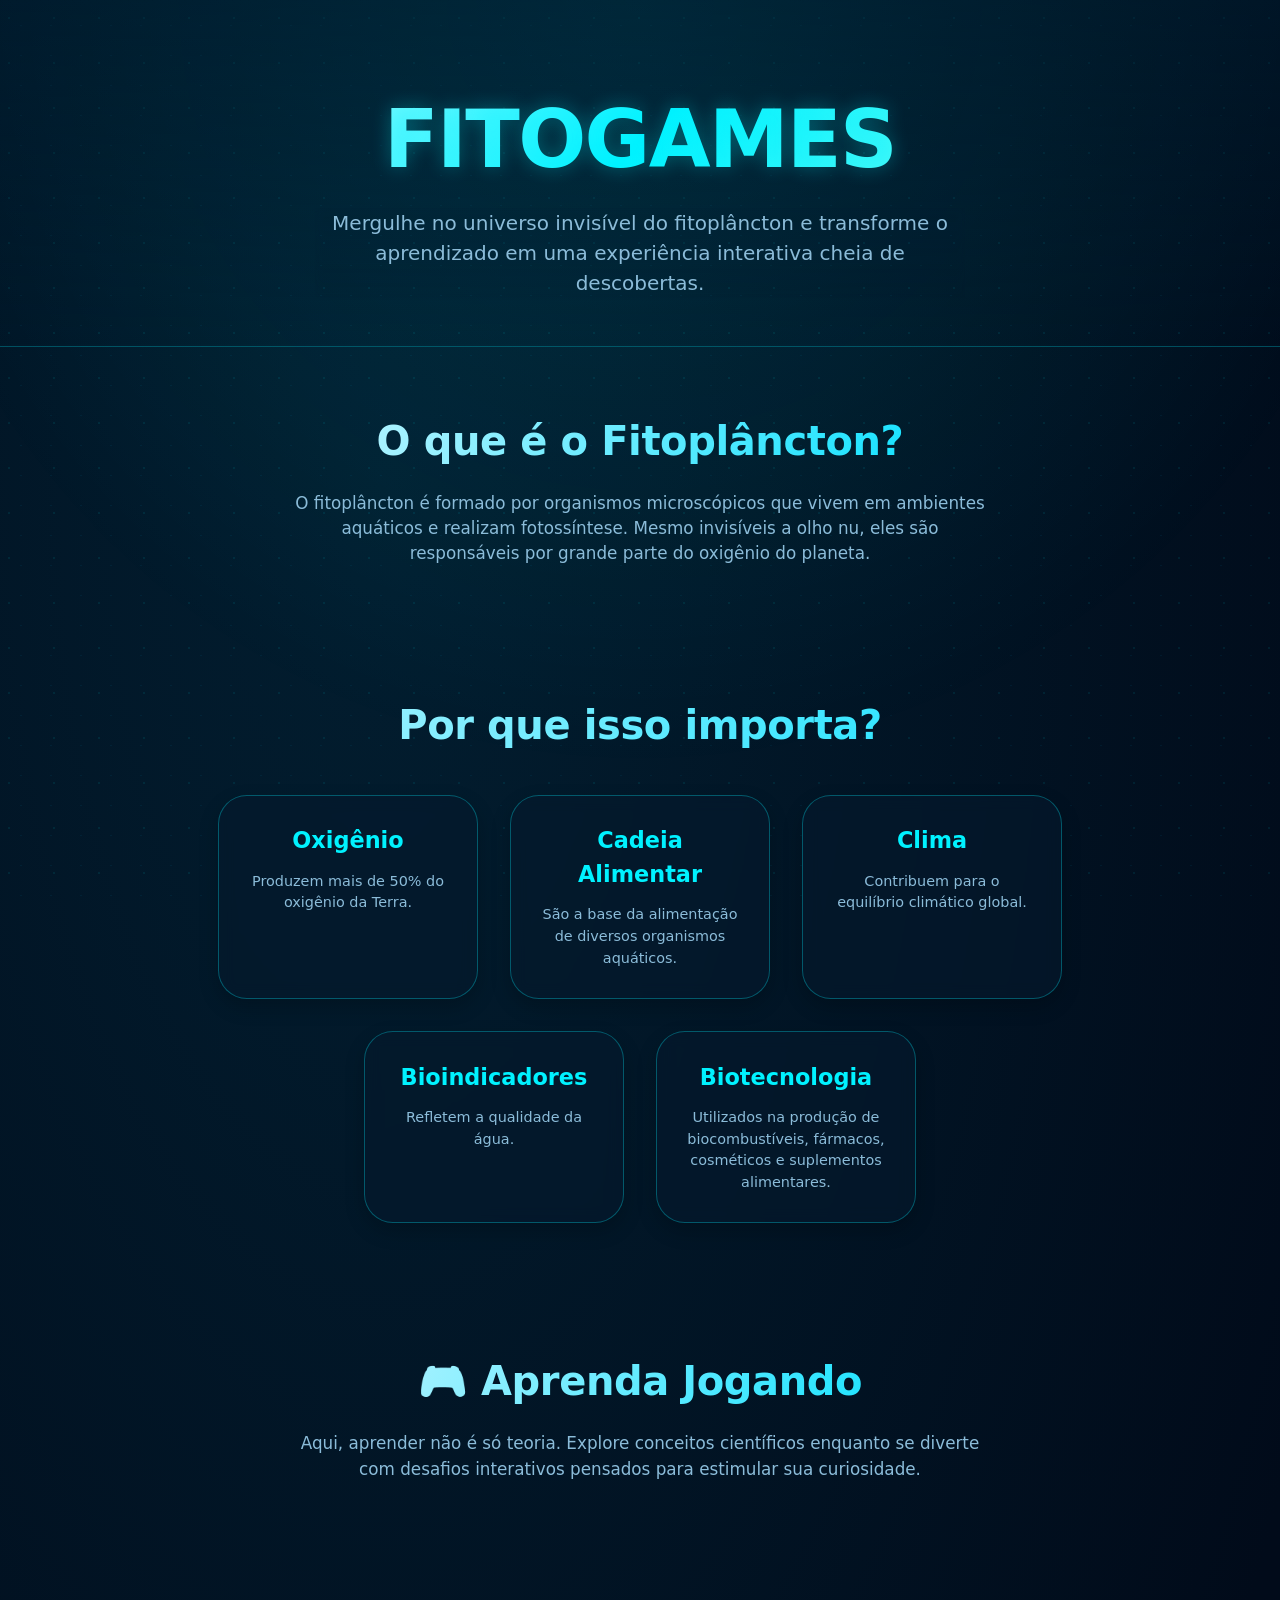
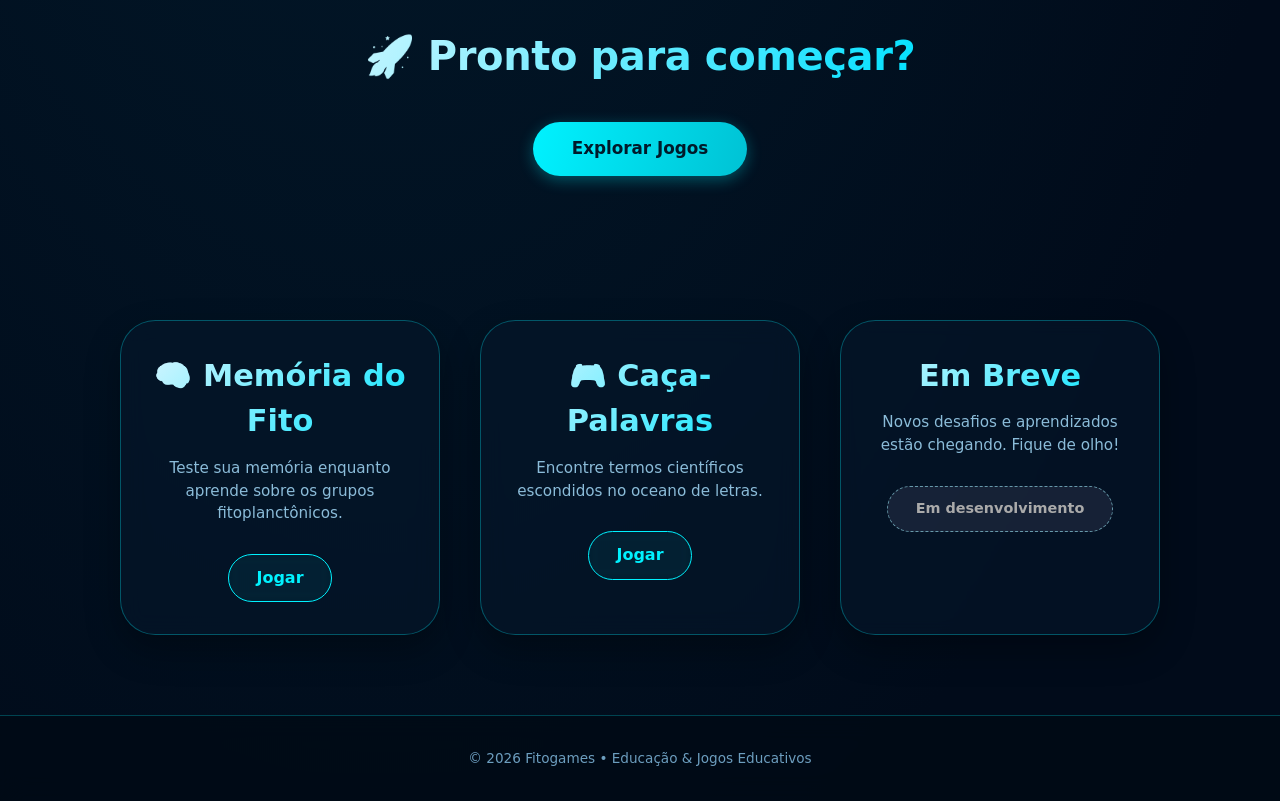
==== index.html @ 0f5fdcbe "Add files via upload" ====
<!DOCTYPE html>
<html lang="pt-BR">
<head>
  <meta charset="UTF-8">
  <meta name="viewport" content="width=device-width, initial-scale=1.0">
  <title>Fitogames</title>
  <link rel="stylesheet" href="style.css">
</head>
<body>

  <!-- HERO -->
  <header id="top">
    <h1>FITOGAMES</h1>
    <p>
      Mergulhe no universo invisível do fitoplâncton e transforme o aprendizado
      em uma experiência interativa cheia de descobertas.
    </p>
  </header>

  <!-- O QUE É -->
  <section class="info">
    <h2>O que é o Fitoplâncton?</h2>
    <p>
      O fitoplâncton é formado por organismos microscópicos que vivem em ambientes aquáticos
      e realizam fotossíntese. Mesmo invisíveis a olho nu, eles são responsáveis por grande parte
      do oxigênio do planeta.
    </p>
  </section>

  <!-- IMPORTÂNCIA -->
  <section class="importance">
    <h2>Por que isso importa?</h2>

    <div class="importance-grid">
      <div class="importance-card">
        <h3>Oxigênio</h3>
        <p>Produzem mais de 50% do oxigênio da Terra.</p>
      </div>

      <div class="importance-card">
        <h3>Cadeia Alimentar</h3>
        <p>São a base da alimentação de diversos organismos aquáticos.</p>
      </div>

      <div class="importance-card">
        <h3>Clima</h3>
        <p>Contribuem para o equilíbrio climático global.</p>
      </div>

      <div class="importance-card">
        <h3>Bioindicadores</h3>
        <p>Refletem a qualidade da água.</p>
      </div>

      <div class="importance-card">
        <h3>Biotecnologia</h3>
        <p>Utilizados na produção de biocombustíveis, fármacos, cosméticos e suplementos alimentares.</p>
      </div>

    </div>
  </section>

  <!-- APRENDIZADO -->
  <section class="learning">
    <h2>🎮 Aprenda Jogando</h2>
    <p>
      Aqui, aprender não é só teoria. Explore conceitos científicos enquanto se diverte
      com desafios interativos pensados para estimular sua curiosidade.
    </p>
  </section>

  <!-- CTA -->
  <section class="cta">
    <h2>🚀 Pronto para começar?</h2>
    <a href="#games">Explorar Jogos</a>
  </section>

  <!-- JOGOS -->
  <main class="games" id="games">

    <div class="card">
      <h2>🧠 Memória do Fito</h2>
      <p>Teste sua memória enquanto aprende sobre os grupos fitoplanctônicos.</p>
      <a href="./jogo-memoria/index.html">Jogar</a>
    </div>

    <div class="card">
      <h2>🎮 Caça-Palavras</h2>
      <p>Encontre termos científicos escondidos no oceano de letras.</p>
      <a href="./caca-palavras/index.html">Jogar</a>
    </div>

    <div class="card card-soon">
    <h2>Em Breve</h2>
    <p>Novos desafios e aprendizados estão chegando. Fique de olho!</p>
    <span class="soon-badge">Em desenvolvimento</span>
  </div>

  </main>

  <footer>
    <p>© 2026 Fitogames • Educação & Jogos Educativos</p>
  </footer>

  <script src="script.js"></script>
</body>
</html>
---- style.css ----
/* ===== RESET + CONFIGURAÇÕES GLOBAIS ===== */
* {
  margin: 0;
  padding: 0;
  box-sizing: border-box;
}

html {
  scroll-behavior: smooth;
}

/* ===== VARIÁVEIS (EXPANDIDAS) ===== */
:root {
  --deep-blue: #010b1a;
  --abyss: #001427;
  --glow-cyan: #00f2ff;
  --glow-teal: #00c2d4;
  --glow-purple: #6e00ff;
  --text-light: #e6f7ff;
  --text-muted: #8bbcd9;
  --card-bg: rgba(6, 25, 45, 0.55);
  --card-border: rgba(0, 242, 255, 0.3);
  --shadow-glow: 0 0 25px rgba(0, 242, 255, 0.25);
  --shadow-strong: 0 20px 35px -12px rgba(0,0,0,0.5);
  --transition-smooth: all 0.4s cubic-bezier(0.2, 0.9, 0.4, 1.1);
}

/* ===== BODY COM FUNDO DINÂMICO ===== */
body {
  font-family: 'Inter', system-ui, -apple-system, 'Segoe UI', Roboto, sans-serif;
  background: radial-gradient(ellipse at 30% 20%, #021e30, var(--deep-blue) 80%);
  color: var(--text-light);
  display: flex;
  flex-direction: column;
  min-height: 100vh;
  line-height: 1.5;
  position: relative;
  overflow-x: hidden;
}

/* Partículas flutuantes (sensação oceânica) */
body::before {
  content: "";
  position: fixed;
  top: 0;
  left: 0;
  width: 100%;
  height: 100%;
  background-image: 
    radial-gradient(circle at 20% 40%, rgba(0,242,255,0.08) 1.5px, transparent 1.5px),
    radial-gradient(circle at 70% 85%, rgba(0,200,255,0.06) 1px, transparent 1px);
  background-size: 45px 45px, 30px 30px;
  pointer-events: none;
  z-index: 0;
}

/* Camada de brilho superior */
body::after {
  content: "";
  position: fixed;
  top: 0;
  left: 0;
  width: 100%;
  height: 100%;
  background: radial-gradient(circle at 50% 0%, rgba(0,242,255,0.1), transparent 70%);
  pointer-events: none;
  z-index: 0;
}

/* Conteúdo acima do fundo */
header, section, .games, footer {
  position: relative;
  z-index: 2;
}

/* ===== TIPOGRAFIA REFINADA ===== */
header h1 {
  font-size: clamp(2.5rem, 8vw, 5rem);
  font-weight: 800;
  background: linear-gradient(135deg, #ffffff, var(--glow-cyan), #9efff0);
  background-clip: text;
  -webkit-background-clip: text;
  color: transparent;
  letter-spacing: -0.02em;
  text-shadow: 0 0 20px rgba(0,242,255,0.3);
  margin-bottom: 0.5rem;
}

header p {
  font-size: clamp(1rem, 4vw, 1.25rem);
  color: var(--text-muted);
  max-width: 650px;
  margin: 0 auto;
  backdrop-filter: blur(4px);
}

/* ===== HEADER COM EFEITO DE BRILHO ===== */
header {
  text-align: center;
  padding: 5rem 1.5rem 3rem;
  border-bottom: 1px solid rgba(0, 242, 255, 0.25);
  background: linear-gradient(180deg, rgba(0,30,50,0.4) 0%, rgba(1,11,26,0) 100%);
}

/* ===== SEÇÕES GERAIS ===== */
section {
  text-align: center;
  padding: 4rem 1.5rem;
  max-width: 1100px;
  margin: 0 auto;
}

section h2 {
  font-size: clamp(1.8rem, 5vw, 2.5rem);
  margin-bottom: 1.25rem;
  background: linear-gradient(120deg, #c4f5ff, #00e0ff);
  background-clip: text;
  -webkit-background-clip: text;
  color: transparent;
  font-weight: 600;
  letter-spacing: -0.01em;
}

section p {
  color: var(--text-muted);
  max-width: 700px;
  margin-left: auto;
  margin-right: auto;
  font-size: 1.05rem;
}

/* ===== IMPORTANCE GRID (CARDS INFORMATIVOS) ===== */
.importance-grid {
  display: flex;
  gap: 2rem;
  flex-wrap: wrap;
  justify-content: center;
  margin-top: 2.5rem;
}

.importance-card {
  background: rgba(6, 25, 45, 0.6);
  backdrop-filter: blur(8px);
  padding: 1.8rem;
  border-radius: 1.8rem;
  border: 1px solid var(--card-border);
  max-width: 260px;
  transition: var(--transition-smooth);
  box-shadow: 0 8px 20px rgba(0,0,0,0.2);
  position: relative;
  overflow: hidden;
}

/* Efeito de brilho na borda ao hover */
.importance-card::before {
  content: '';
  position: absolute;
  inset: 0;
  border-radius: 1.8rem;
  padding: 2px;
  background: linear-gradient(135deg, rgba(0,242,255,0), rgba(0,242,255,0.5), rgba(0,242,255,0));
  mask: linear-gradient(#fff 0 0) content-box, linear-gradient(#fff 0 0);
  -webkit-mask: linear-gradient(#fff 0 0) content-box, linear-gradient(#fff 0 0);
  -webkit-mask-composite: xor;
  mask-composite: exclude;
  opacity: 0;
  transition: opacity 0.4s;
  pointer-events: none;
}

.importance-card:hover::before {
  opacity: 1;
}

.importance-card:hover {
  transform: translateY(-8px) scale(1.02);
  box-shadow: var(--shadow-glow), 0 15px 30px -10px black;
  border-color: rgba(0,242,255,0.6);
}

.importance-card h3 {
  margin-bottom: 0.8rem;
  color: var(--glow-cyan);
  font-size: 1.4rem;
}

.importance-card p {
  font-size: 0.9rem;
  margin: 0;
}

/* ===== CTA BOTÃO (CHAMADA PARA AÇÃO) ===== */
.cta {
  margin: 1rem auto 2rem;
}

.cta a {
  display: inline-flex;
  align-items: center;
  gap: 0.6rem;
  margin-top: 1rem;
  padding: 0.9rem 2.4rem;
  border-radius: 3rem;
  background: linear-gradient(105deg, var(--glow-cyan), var(--glow-teal));
  color: #001a2a;
  font-weight: 700;
  text-decoration: none;
  font-size: 1.05rem;
  transition: var(--transition-smooth);
  box-shadow: 0 4px 15px rgba(0,242,255,0.3);
  border: none;
  /* CORREÇÃO: garante que o botão seja clicável */
  pointer-events: auto !important;
  position: relative;
  z-index: 15;
}

.cta a:hover {
  transform: scale(1.03) translateY(-3px);
  box-shadow: 0 10px 25px rgba(0,242,255,0.5);
  background: linear-gradient(105deg, #00ffff, #00e5f0);
  letter-spacing: 0.3px;
}

/* ===== GAMES CARDS (ESTILO PRINCIPAL) ===== */
.games {
  display: flex;
  justify-content: center;
  gap: 2.5rem;
  padding: 3rem 1.5rem 5rem;
  flex-wrap: wrap;
  max-width: 1200px;
  margin: 0 auto;
}

.card {
  background: var(--card-bg);
  backdrop-filter: blur(12px);
  padding: 2rem 1.8rem;
  border-radius: 2.2rem;
  border: 1px solid var(--card-border);
  text-align: center;
  max-width: 320px;
  transition: var(--transition-smooth);
  box-shadow: 0 15px 35px rgba(0, 0, 0, 0.3);
  position: relative;
  overflow: hidden;
  flex: 1;
}

/* Brilho animado ao redor do card no hover */
.card::after {
  content: '';
  position: absolute;
  inset: 0;
  border-radius: 2.2rem;
  padding: 2px;
  background: linear-gradient(125deg, rgba(0,242,255,0.2), rgba(0,242,255,0.6), rgba(0,242,255,0.2));
  mask: linear-gradient(#fff 0 0) content-box, linear-gradient(#fff 0 0);
  -webkit-mask: linear-gradient(#fff 0 0) content-box, linear-gradient(#fff 0 0);
  -webkit-mask-composite: xor;
  mask-composite: exclude;
  opacity: 0;
  transition: opacity 0.45s;
  pointer-events: none; /* já está ok */
}

.card:hover::after {
  opacity: 1;
}

.card:hover {
  transform: translateY(-12px) scale(1.02);
  box-shadow: var(--shadow-glow), var(--shadow-strong);
  border-color: rgba(0,242,255,0.7);
}

.card h2 {
  font-size: 1.9rem;
  margin-bottom: 0.8rem;
  background: linear-gradient(135deg, #d4f5ff, #00e5ff);
  background-clip: text;
  -webkit-background-clip: text;
  color: transparent;
}

.card p {
  color: var(--text-muted);
  margin-bottom: 1.8rem;
  font-size: 0.95rem;
}

/* CORREÇÃO PRINCIPAL: botões dos cards */
.card a {
  display: inline-flex;
  align-items: center;
  gap: 0.5rem;
  padding: 0.7rem 1.7rem;
  border-radius: 2.5rem;
  border: 1.5px solid var(--glow-cyan);
  background: rgba(0, 242, 255, 0.05);
  color: var(--glow-cyan);
  text-decoration: none;
  font-weight: 600;
  transition: var(--transition-smooth);
  backdrop-filter: blur(4px);
  /* CORREÇÃO: força a clicabilidade */
  pointer-events: auto !important;
  position: relative;
  z-index: 20;
}

.card a:hover {
  background: var(--glow-cyan);
  color: #001427;
  box-shadow: 0 0 18px var(--glow-cyan);
  border-color: white;
  transform: scale(1.02);
}

/* ===== FOOTER ELEVADO ===== */
footer {
  text-align: center;
  padding: 2rem 1rem;
  background: rgba(0, 10, 20, 0.7);
  backdrop-filter: blur(12px);
  border-top: 1px solid rgba(0, 242, 255, 0.25);
  font-size: 0.85rem;
  color: #6c9ebf;
  margin-top: auto;
}

@media (max-width: 780px) {
  .importance-grid {
    display: flex;
    overflow-x: auto;
    gap: 1.2rem;
    padding: 0 10px;

    scroll-snap-type: x mandatory;
    -webkit-overflow-scrolling: touch;
  }

  .importance-card {
    min-width: 85%;
    flex: 0 0 auto;

    scroll-snap-align: center;
  }

  .games {
    flex-direction: column;
    align-items: center;
    gap: 1.8rem;
    padding: 2rem 1rem;
  }
  .card {
    max-width: 100%;
    width: 100%;
  }
}

@media (max-width: 580px) {
  section {
    padding: 2.5rem 1rem;
  }

  .card {
    max-width: 100%;
  }

  .cta a {
    padding: 0.7rem 1.8rem;
    font-size: 0.95rem;
  }
}

/* ===== SCROLLBAR PERSONALIZADA (CHIC) ===== */
::-webkit-scrollbar {
  width: 8px;
  background: var(--abyss);
}
::-webkit-scrollbar-thumb {
  background: var(--glow-cyan);
  border-radius: 10px;
}
::-webkit-scrollbar-thumb:hover {
  background: #66ffff;
}

/* ===== ANIMAÇÃO DE ENTRADA SUAVE PARA CARDS (sem JS pesado) ===== */
.card, .importance-card {
  opacity: 0;
  animation: fadeUp 0.6s ease forwards;
  animation-delay: calc(0.08s * var(--order, 0));
}

.card:nth-child(1) { --order: 1; }
.card:nth-child(2) { --order: 2; }
.importance-card:nth-child(1) { --order: 1; }
.importance-card:nth-child(2) { --order: 2; }
.importance-card:nth-child(3) { --order: 3; }

@keyframes fadeUp {
  from {
    opacity: 0;
    transform: translateY(35px);
  }
  to {
    opacity: 1;
    transform: translateY(0);
  }
}

/* Garantia de que elementos estáticos também apareçam */
header, section h2, section p, .cta {
  animation: fadeIn 0.8s ease forwards;
}

@keyframes fadeIn {
  from { opacity: 0; transform: translateY(15px); }
  to { opacity: 1; transform: translateY(0); }
}

/* ===== CARD "EM BREVE" ===== */
.card-soon {
  opacity: 0.85;
  backdrop-filter: blur(8px);
  transition: var(--transition-smooth);
}

.card-soon:hover {
  opacity: 1;
  transform: translateY(-8px) scale(1.02);
  box-shadow: var(--shadow-glow);
  border-color: rgba(0,242,255,0.5);
}

.card-soon .soon-badge {
  display: inline-flex;
  align-items: center;
  justify-content: center;
  gap: 0.5rem;
  padding: 0.7rem 1.7rem;
  border-radius: 2.5rem;
  background: rgba(100, 100, 130, 0.2);
  color: #aaa;
  font-weight: 600;
  font-size: 0.9rem;
  cursor: not-allowed;
  border: 1px dashed #6699aa;
}
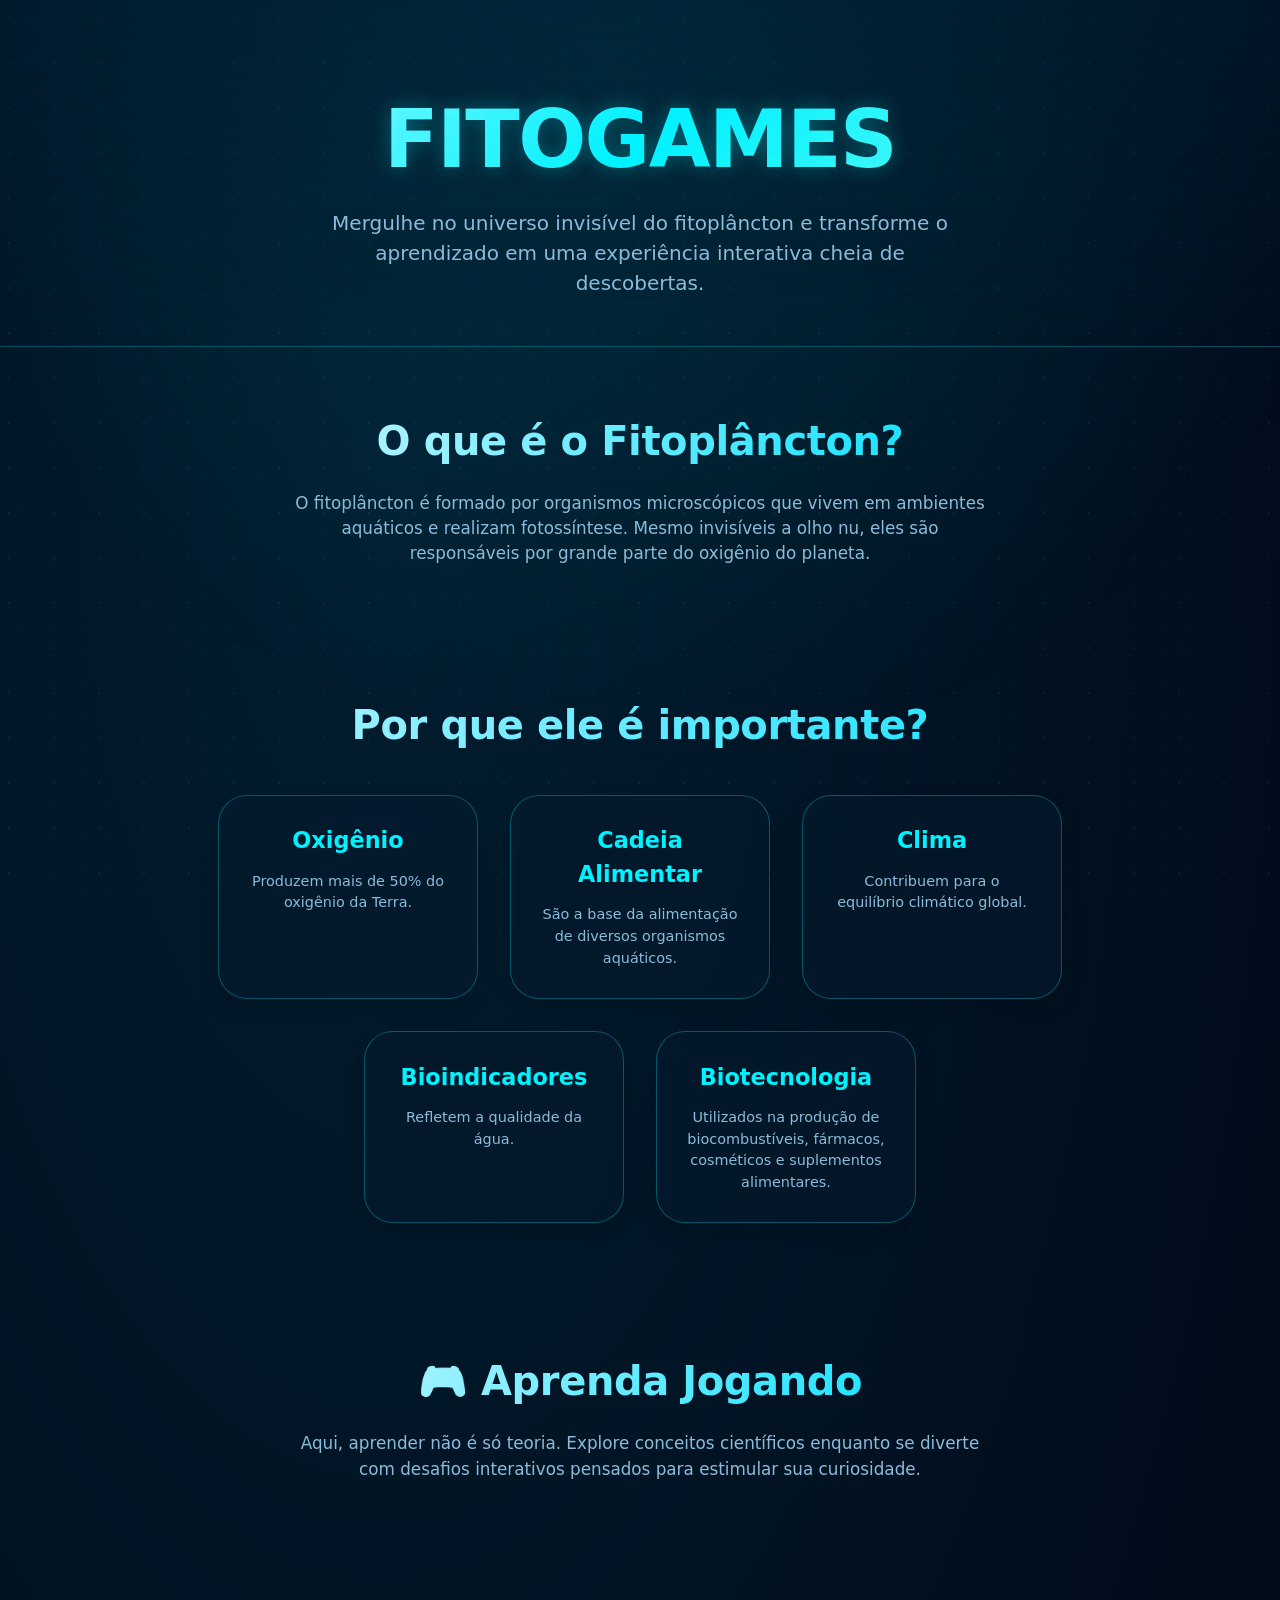
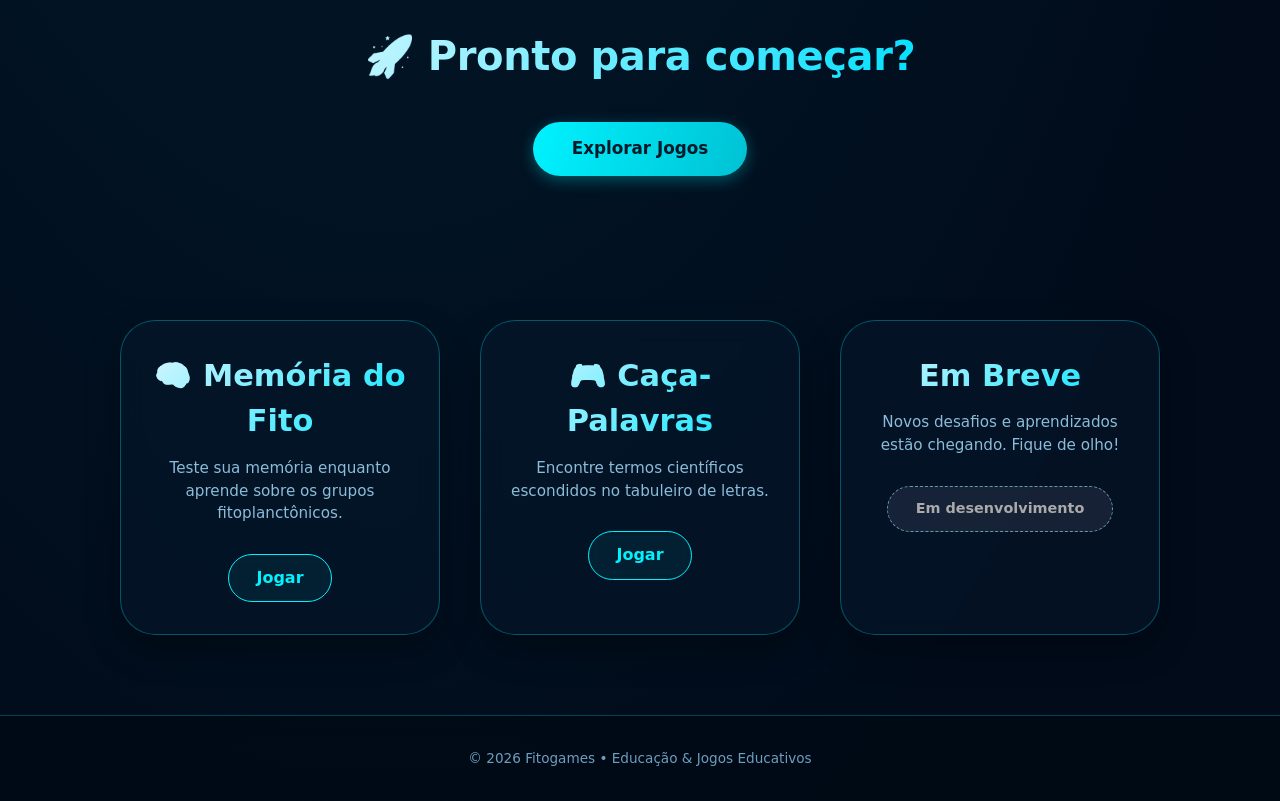
==== commit 37b049b2: "Add files via upload" ====
--- a/index.html
+++ b/index.html
@@ -29,7 +29,7 @@
 
   <!-- IMPORTÂNCIA -->
   <section class="importance">
-    <h2>Por que isso importa?</h2>
+    <h2>Por que ele é importante?</h2>
 
     <div class="importance-grid">
       <div class="importance-card">
@@ -86,7 +86,7 @@
 
     <div class="card">
       <h2>🎮 Caça-Palavras</h2>
-      <p>Encontre termos científicos escondidos no oceano de letras.</p>
+      <p>Encontre termos científicos escondidos no tabuleiro de letras.</p>
       <a href="./caca-palavras/index.html">Jogar</a>
     </div>
 
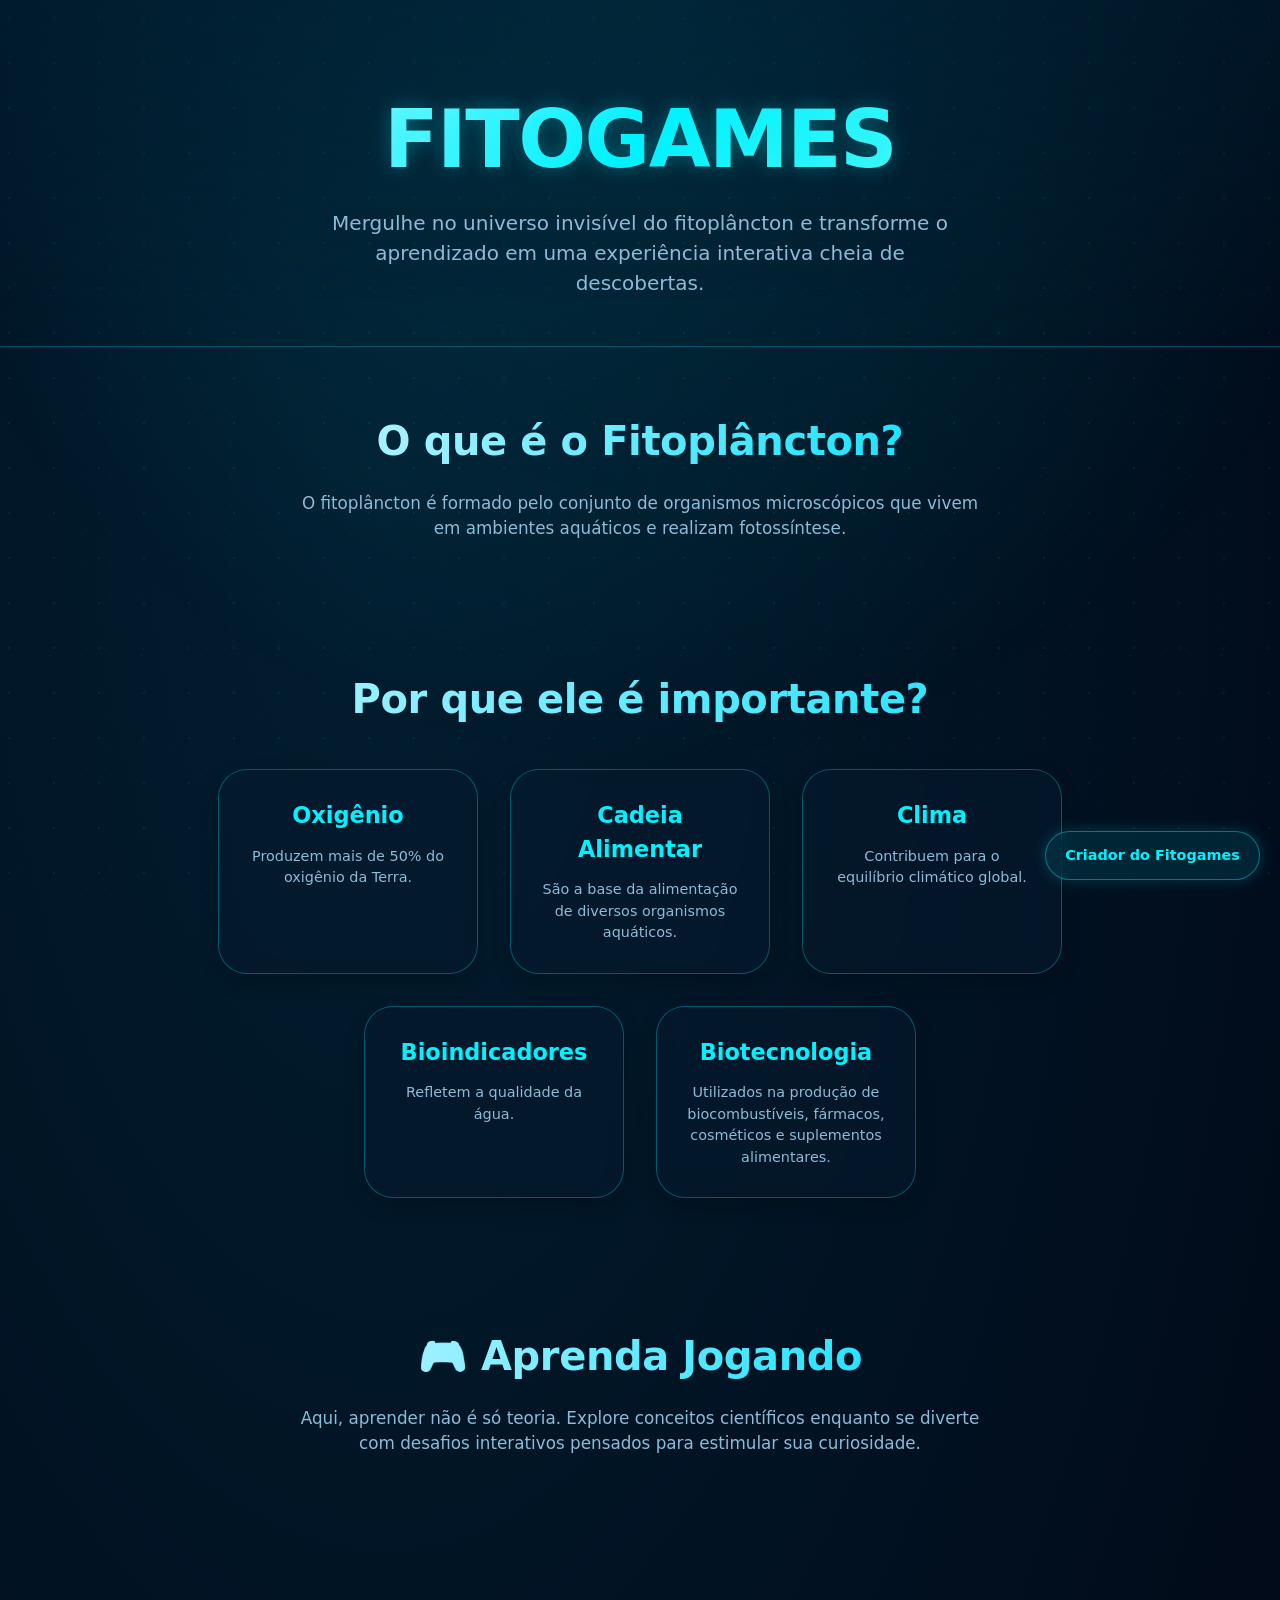
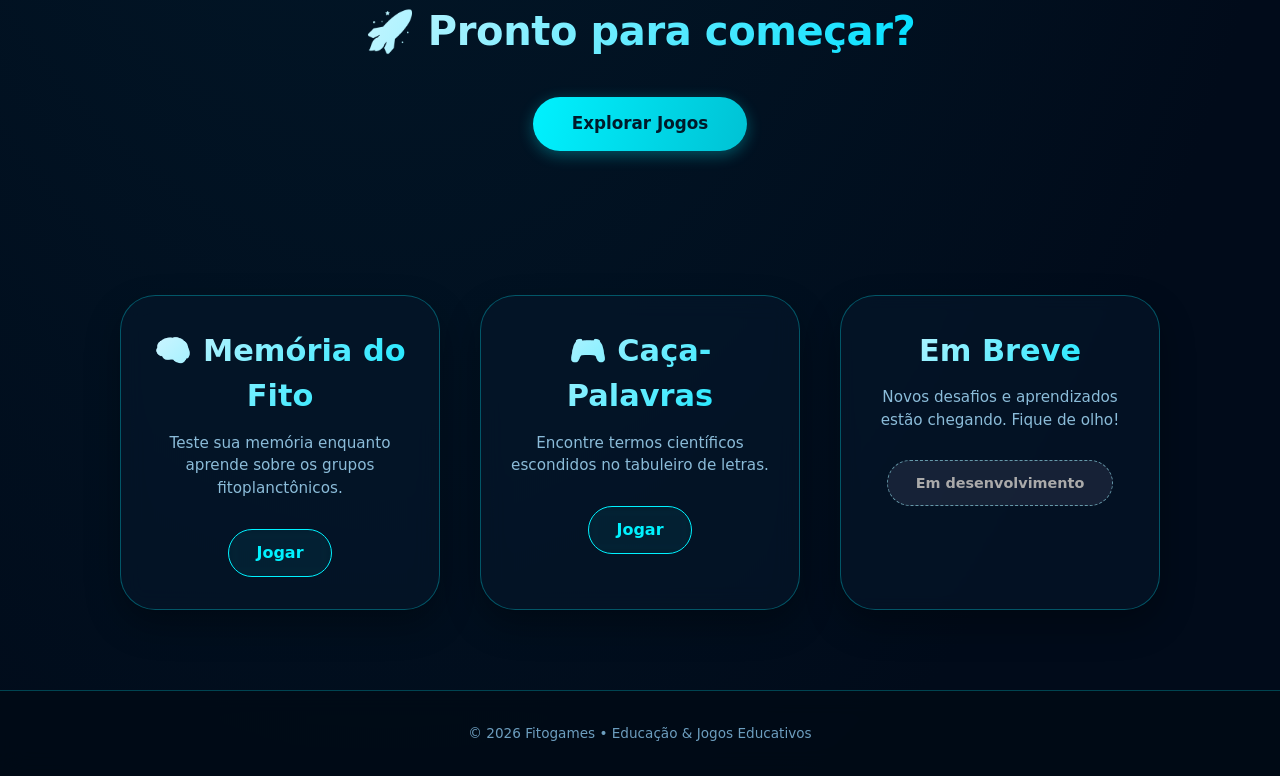
==== commit 6bb318dd: "Add files via upload" ====
--- a/index.html
+++ b/index.html
@@ -21,9 +21,8 @@
   <section class="info">
     <h2>O que é o Fitoplâncton?</h2>
     <p>
-      O fitoplâncton é formado por organismos microscópicos que vivem em ambientes aquáticos
-      e realizam fotossíntese. Mesmo invisíveis a olho nu, eles são responsáveis por grande parte
-      do oxigênio do planeta.
+      O fitoplâncton é formado pelo conjunto de organismos microscópicos que vivem em ambientes aquáticos
+      e realizam fotossíntese.
     </p>
   </section>
 
@@ -96,6 +95,48 @@
     <span class="soon-badge">Em desenvolvimento</span>
   </div>
 
+  <!-- BOTÃO FLUTUANTE -->
+<div class="creator-bubble" id="creatorBubble">
+  Criador do Fitogames
+</div>
+
+<!-- MODAL CRIADOR -->
+<div class="creator-modal" id="creatorModal">
+  <div class="creator-box">
+    
+    <button class="close-modal" id="closeModal">✕</button>
+
+    <h2>Criador do Fitogames</h2>
+
+    <p class="creator-name">
+      Ueslei Barbosa
+    </p>
+
+    <p class="creator-role">
+      Idealizador e desenvolvedor da plataforma.
+    </p>
+
+    <p class="creator-desc">
+      Ecólogo e Analista Ambiental, com Mestrado em Ecologia e Evolução pela Universidade Federal de Goiás (UFG). 
+      O Fitogames foi criado para transformar o aprendizado em algo mais envolvente e visual.
+    </p>
+
+    <p class="creator-quote">
+      “Unindo ciência e tecnologia para transformar o aprendizado em experiência interativa”
+    </p>
+
+    <div class="creator-links">
+      <a href="https://instagram.com/seu_usuario" target="_blank">
+      Me siga no Instagram!
+  </a>
+    <a href="https://instagram.com/seu_usuario" target="_blank">
+      Latec (UFG)!
+  </a>
+    </div>
+
+  </div>
+</div>
+
   </main>
 
   <footer>
--- a/style.css
+++ b/style.css
@@ -449,4 +449,113 @@
   font-size: 0.9rem;
   cursor: not-allowed;
   border: 1px dashed #6699aa;
+}
+
+/* ===== BOTÃO FLUTUANTE ===== */
+.creator-bubble {
+  position: fixed;
+  bottom: 20px;
+  right: 20px;
+  background: rgba(0, 242, 255, 0.1);
+  border: 1px solid rgba(0, 242, 255, 0.4);
+  color: var(--glow-cyan);
+  padding: 0.8rem 1.2rem;
+  border-radius: 50px;
+  backdrop-filter: blur(10px);
+  cursor: pointer;
+  font-weight: 600;
+  font-size: 0.9rem;
+  box-shadow: 0 0 15px rgba(0,242,255,0.2);
+  transition: 0.3s ease;
+  z-index: 999;
+}
+
+.creator-bubble:hover {
+  transform: scale(1.05);
+  box-shadow: 0 0 25px rgba(0,242,255,0.5);
+}
+
+/* ===== MODAL ===== */
+.creator-modal {
+  position: fixed;
+  inset: 0;
+  background: rgba(0, 10, 20, 0.7);
+  backdrop-filter: blur(8px);
+  display: flex;
+  align-items: center;
+  justify-content: center;
+  opacity: 0;
+  pointer-events: none;
+  transition: 0.3s ease;
+  z-index: 1000;
+}
+
+.creator-modal.active {
+  opacity: 1;
+  pointer-events: auto;
+}
+
+/* ===== CAIXA ===== */
+.creator-box {
+  background: var(--card-bg);
+  border: 1px solid var(--card-border);
+  border-radius: 1.5rem;
+  padding: 2rem;
+  max-width: 420px;
+  text-align: center;
+  position: relative;
+  box-shadow: var(--shadow-glow);
+}
+
+/* botão fechar */
+.close-modal {
+  position: absolute;
+  top: 10px;
+  right: 15px;
+  background: transparent;
+  border: none;
+  color: var(--text-light);
+  font-size: 1.2rem;
+  cursor: pointer;
+}
+
+.creator-name {
+  font-weight: 700;
+  margin: 0.5rem 0;
+  color: var(--glow-cyan);
+}
+
+.creator-role {
+  font-size: 0.95rem;
+  color: var(--text-muted);
+  margin-bottom: 1rem;
+}
+
+.creator-desc {
+  font-size: 0.9rem;
+  color: var(--text-muted);
+  margin-bottom: 1rem;
+}
+
+.creator-quote {
+  font-style: italic;
+  color: #9efcff;
+  margin-bottom: 1.5rem;
+}
+
+/* links */
+.creator-links a {
+  display: inline-block;
+  margin: 0 0.5rem;
+  padding: 0.5rem 1rem;
+  border-radius: 20px;
+  border: 1px solid var(--glow-cyan);
+  color: var(--glow-cyan);
+  text-decoration: none;
+  transition: 0.3s;
+}
+
+.creator-links a:hover {
+  background: var(--glow-cyan);
+  color: #001427;
 }
